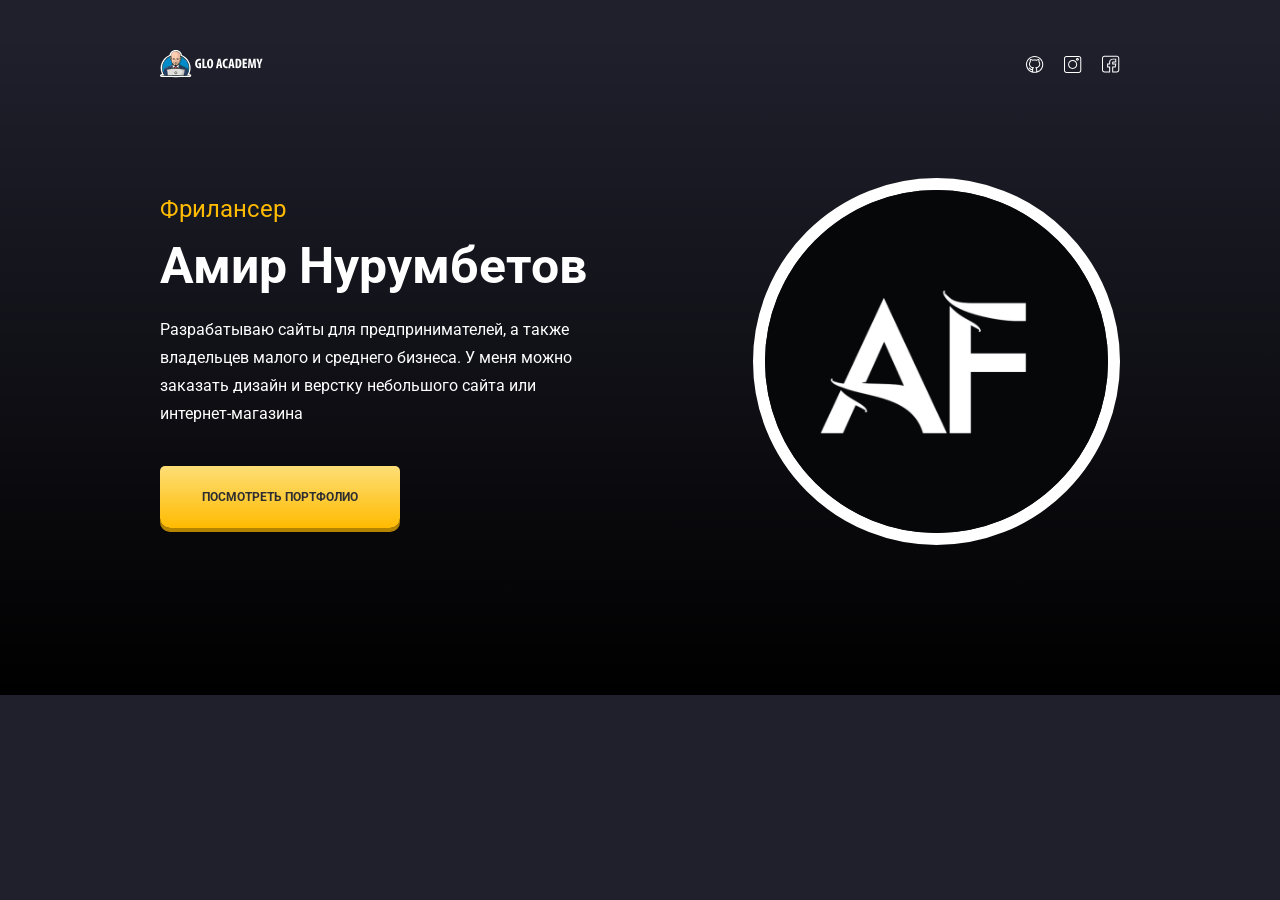
==== index.html @ 1eb9c3d2 "hero section has been made" ====
<!DOCTYPE html>
<html lang="ru">
  <head>
    <meta charset="UTF-8" />
    <meta name="viewport" content="width=device-width, initial-scale=1.0" />
    <link
      href="https://fonts.googleapis.com/css2?family=Roboto:wght@400;700&display=swap"
      rel="stylesheet"
    />
    <link rel="stylesheet" href="css/normalize.css" />
    <link rel="stylesheet" href="css/style.css" />
    <title>Амир Нурумбетов - фрилансер, веб-разработчик</title>
  </head>
  <body>
    <header class="hero">
      <div class="container">
        <div class="hero__brand">
          <a href="#" class="hero__logo">
            <img src="img/hero/logo.svg" alt="Glo Academy" />
          </a>
          <div class="hero__social">
            <ul class="hero__list">
              <li class="hero__item">
                <a href="https://github.com/Vandon13" class="hero__link">
                  <img src="img/hero/github.svg" alt="GitHub"
                /></a>
              </li>
              <li class="hero__item">
                <a
                  href="https://www.instagram.com/vandon_13/"
                  class="hero__link"
                >
                  <img src="img/hero/instagram.svg" alt="Instagram"
                /></a>
              </li>
              <li class="hero__item">
                <a href="https://www.facebook.com/vandon13" class="hero__link">
                  <img src="img/hero/facebook.svg" alt="Facebook"
                /></a>
              </li>
            </ul>
          </div>
          <!-- /.hero__social -->
        </div>
        <!-- /.hero__brand -->
        <div class="hero-content">
          <div class="hero__text">
            <span class="hero__subtitle">Фрилансер</span>
            <h1 class="hero__title">Амир Нурумбетов</h1>
            <p class="hero__descr">
              Разрабатываю сайты для предпринимателей, а также владельцев малого
              и среднего бизнеса. У меня можно заказать дизайн и верстку
              небольшого сайта или интернет-магазина
            </p>
            <button class="hero__button button">Посмотреть портфолио</button>
          </div>
          <!-- /.hero__text -->
          <div class="hero__avatar">
            <img src="img\hero\avatar.png" alt="Vandon" class="hero__img" />
          </div>
          <!-- /.hero__avatar -->
        </div>
        <!-- /.hero-content -->
      </div>
      <!-- /.container -->
    </header>
  </body>
</html>
---- css/style.css ----
.container {
  margin: 0 auto;
  max-width: 960px;
}

body {
  font-family: 'Roboto', sans-serif;
  background-color: #20202D;
}

.button {
  font-style: normal;
  font-weight: bold;
  font-size: 12px;
  line-height: 14px;
  text-transform: uppercase;
  color: #2E2E30;
  background: -webkit-gradient(linear, left top, left bottom, from(#FDDE76), to(#FFBB01));
  background: linear-gradient(180deg, #FDDE76 0%, #FFBB01 100%);
  -webkit-box-shadow: 0px 4px 0px #B68500;
          box-shadow: 0px 4px 0px #B68500;
  border-radius: 5px 5px 10px 10px;
}

.hero {
  padding-top: 50px;
  padding-bottom: 150px;
  background: linear-gradient(0.01deg, #000000 0.01%, rgba(0, 0, 0, 0) 95.44%);
}

.hero__brand {
  margin-bottom: 100px;
  display: -webkit-box;
  display: -ms-flexbox;
  display: flex;
  -webkit-box-align: center;
      -ms-flex-align: center;
          align-items: center;
  -webkit-box-pack: justify;
      -ms-flex-pack: justify;
          justify-content: space-between;
}

.hero__list {
  display: -webkit-box;
  display: -ms-flexbox;
  display: flex;
  -webkit-box-align: center;
      -ms-flex-align: center;
          align-items: center;
}

.hero__item:not(:last-child) {
  margin-right: 20px;
}

.hero-content {
  display: -webkit-box;
  display: -ms-flexbox;
  display: flex;
  -webkit-box-pack: justify;
      -ms-flex-pack: justify;
          justify-content: space-between;
  -webkit-box-align: center;
      -ms-flex-align: center;
          align-items: center;
}

.hero__subtitle {
  margin-bottom: 14px;
  display: block;
  font-style: normal;
  font-weight: normal;
  font-size: 24px;
  line-height: 28px;
  color: #FFBB01;
}

.hero__title {
  margin-bottom: 20px;
  font-size: 50px;
  font-weight: bold;
  font-style: normal;
  line-height: 59px;
  color: #ffffff;
}

.hero__descr {
  margin-bottom: 38px;
  max-width: 420px;
  font-style: normal;
  font-weight: normal;
  font-size: 16px;
  line-height: 28px;
  color: #ffffff;
}

.hero__button {
  padding: 24px 42px;
}

.hero__img {
  border: 12px solid #ffffff;
  border-radius: 50%;
  max-width: 367px;
  height: 367px;
}
/*# sourceMappingURL=style.css.map */
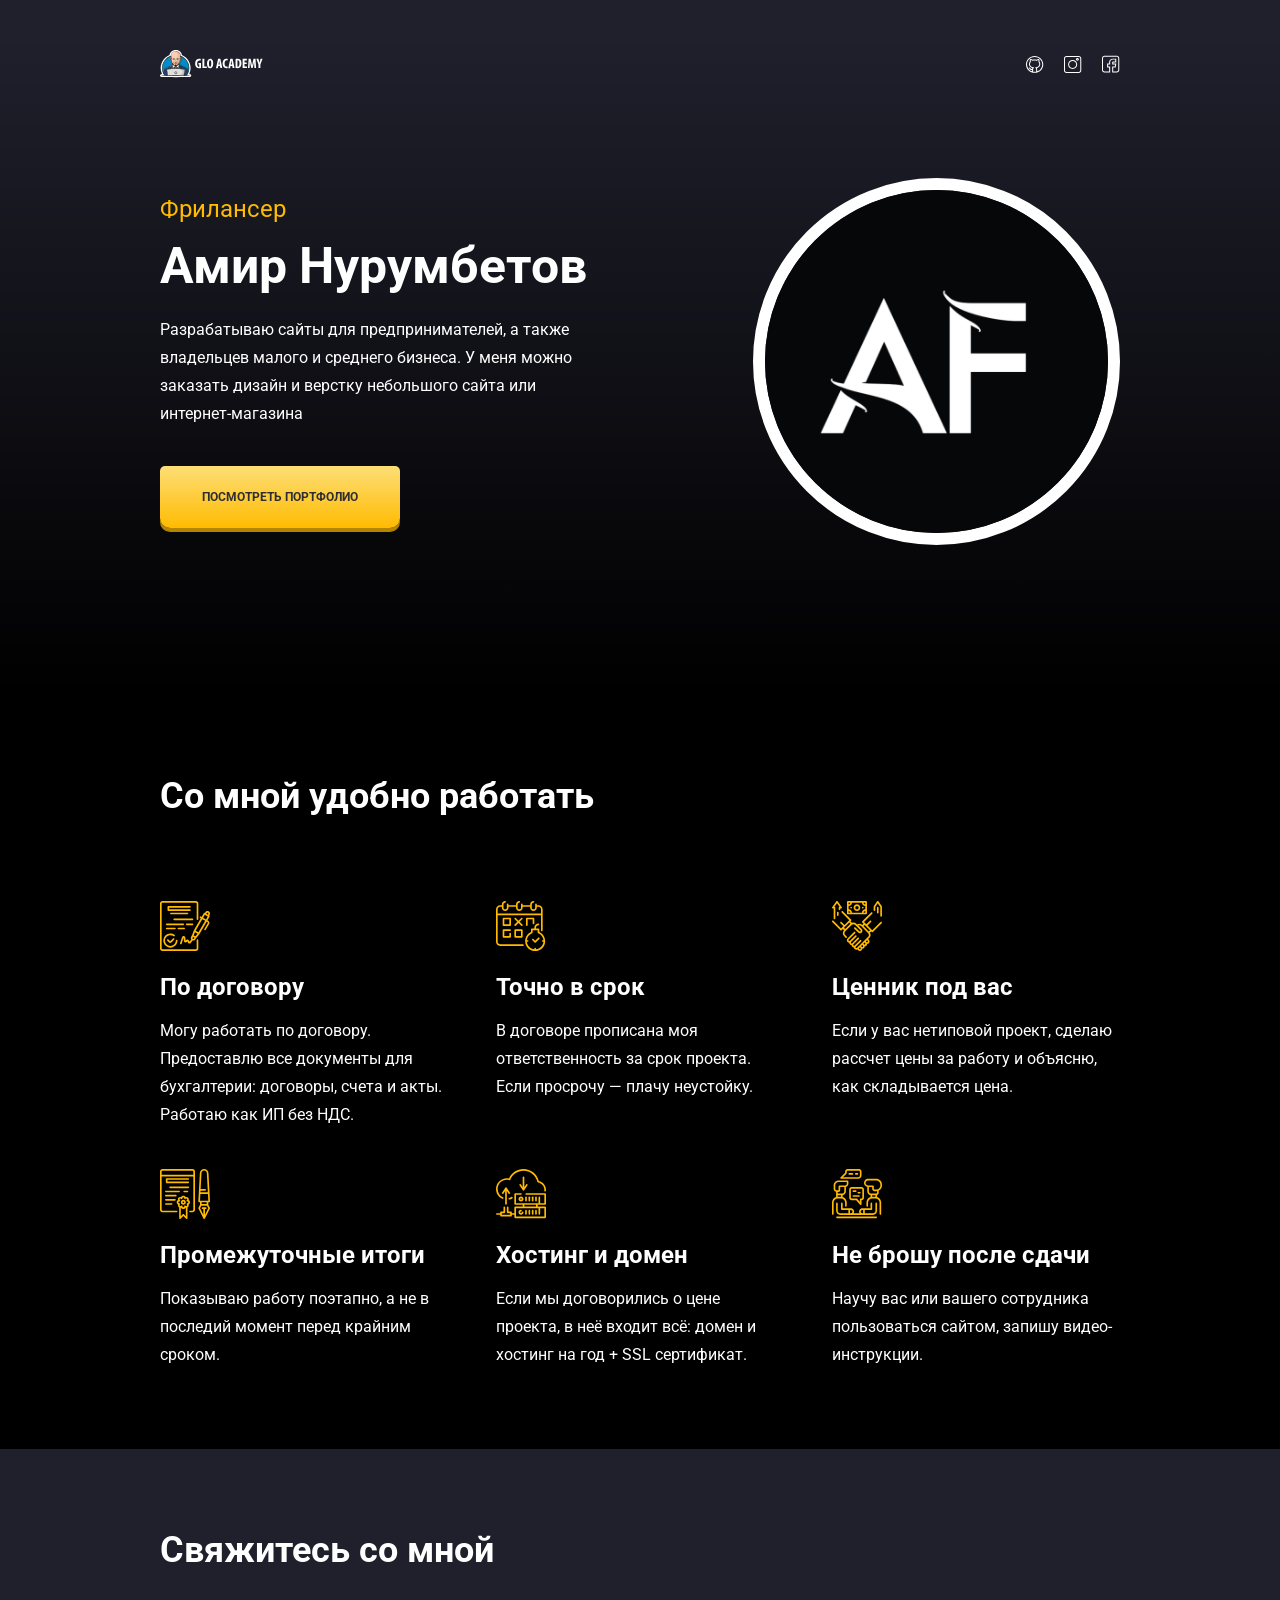
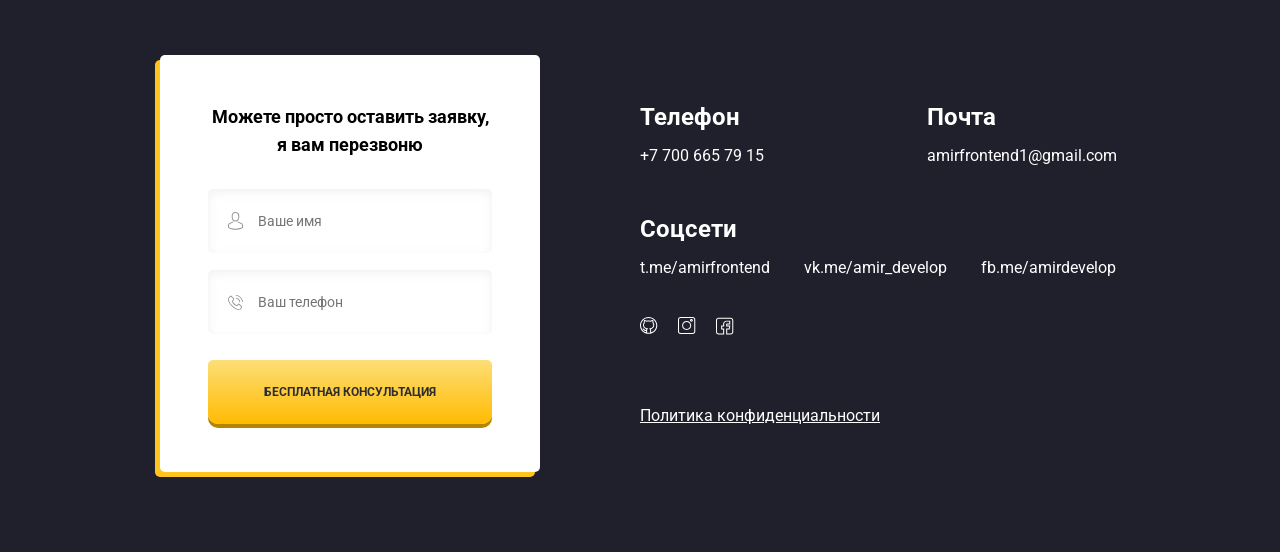
==== commit a45047ea: "Section features and footer has been added. Site was animated" ====
--- a/index.html
+++ b/index.html
@@ -7,18 +7,20 @@
       href="https://fonts.googleapis.com/css2?family=Roboto:wght@400;700&display=swap"
       rel="stylesheet"
     />
+    <link rel="stylesheet" href="css/animate.css" />
     <link rel="stylesheet" href="css/normalize.css" />
     <link rel="stylesheet" href="css/style.css" />
+    <link rel="shortcut icon" href="img/favicon.ico" type="image/x-icon" />
     <title>Амир Нурумбетов - фрилансер, веб-разработчик</title>
   </head>
   <body>
     <header class="hero">
       <div class="container">
-        <div class="hero__brand">
+        <div class="hero__brand wow bounceInDown" data-wow-delay="0.2s">
           <a href="#" class="hero__logo">
             <img src="img/hero/logo.svg" alt="Glo Academy" />
           </a>
-          <div class="hero__social">
+          <div class="hero__social wow bounceInDown" data-wow-delay="0.2s">
             <ul class="hero__list">
               <li class="hero__item">
                 <a href="https://github.com/Vandon13" class="hero__link">
@@ -45,17 +47,26 @@
         <!-- /.hero__brand -->
         <div class="hero-content">
           <div class="hero__text">
-            <span class="hero__subtitle">Фрилансер</span>
-            <h1 class="hero__title">Амир Нурумбетов</h1>
-            <p class="hero__descr">
+            <span class="hero__subtitle wow rotateIn" data-wow-delay="0.2s"
+              >Фрилансер</span
+            >
+            <h1 class="hero__title wow rotateIn" data-wow-delay="0.4s">
+              Амир Нурумбетов
+            </h1>
+            <p class="hero__descr wow rotateIn" data-wow-delay="0.6s">
               Разрабатываю сайты для предпринимателей, а также владельцев малого
               и среднего бизнеса. У меня можно заказать дизайн и верстку
               небольшого сайта или интернет-магазина
             </p>
-            <button class="hero__button button">Посмотреть портфолио</button>
+            <button
+              class="hero__button button wow rotateIn"
+              data-wow-delay="0.8s"
+            >
+              Посмотреть портфолио
+            </button>
           </div>
           <!-- /.hero__text -->
-          <div class="hero__avatar">
+          <div class="hero__avatar wow lightSpeedIn">
             <img src="img\hero\avatar.png" alt="Vandon" class="hero__img" />
           </div>
           <!-- /.hero__avatar -->
@@ -64,5 +75,212 @@
       </div>
       <!-- /.container -->
     </header>
+    <main class="main">
+      <section class="features section">
+        <div class="container">
+          <h2 class="features__title wow rollIn">
+            Со мной удобно работать
+          </h2>
+          <div class="features__wrap">
+            <div class="features-item wow bounceInLeft" data-wow-delay="0.4s">
+              <img
+                src="img\features\offer.svg"
+                alt="По договору"
+                class="features-item__icon"
+              />
+              <h3 class="features-item__title">По договору</h3>
+              <p class="features-item__text">
+                Могу работать по договору. Предоставлю все документы для
+                бухгалтерии: договоры, счета и акты. Работаю как ИП без НДС.
+              </p>
+            </div>
+            <div class="features-item wow bounceInDown" data-wow-delay="0.6s">
+              <img
+                src="img\features\deadline.svg"
+                alt="Точно в срок"
+                class="features-item__icon"
+              />
+              <h3 class="features-item__title">Точно в срок</h3>
+              <p class="features-item__text">
+                В договоре прописана моя ответственность за срок проекта. Если
+                просрочу — плачу неустойку.
+              </p>
+            </div>
+            <div
+              class="features-item wow rotateInUpRight"
+              data-wow-delay="0.8s"
+            >
+              <img
+                src="img\features\agreement.svg"
+                alt="Ценник под вас"
+                class="features-item__icon"
+              />
+              <h3 class="features-item__title">Ценник под вас</h3>
+              <p class="features-item__text">
+                Если у вас нетиповой проект, сделаю рассчет цены за работу и
+                объясню, как складывается цена.
+              </p>
+            </div>
+            <div
+              class="features-item features-item_second wow fadeInRightBig"
+              data-wow-delay="1s"
+            >
+              <img
+                src="img\features\steps.svg"
+                alt="Промежуточные итоги"
+                class="features-item__icon"
+              />
+              <h3 class="features-item__title">Промежуточные итоги</h3>
+              <p class="features-item__text">
+                Показываю работу поэтапно, а не в последий момент перед крайним
+                сроком.
+              </p>
+            </div>
+            <div
+              class="features-item features-item_second wow bounceInUp"
+              data-wow-delay="1.2s"
+            >
+              <img
+                src="img\features\storage.svg"
+                alt="Хранилище"
+                class="features-item__icon"
+              />
+              <h3 class="features-item__title">Хостинг и домен</h3>
+              <p class="features-item__text">
+                Если мы договорились о цене проекта, в неё входит всё: домен и
+                хостинг на год + SSL сертификат.
+              </p>
+            </div>
+            <div
+              class="features-item features-item_second wow lightSpeedIn"
+              data-wow-delay="1.4s"
+            >
+              <img
+                src="img\features\conversation.svg"
+                alt="Не брошу после сдачи"
+                class="features-item__icon"
+              />
+              <h3 class="features-item__title">Не брошу после сдачи</h3>
+              <p class="features-item__text">
+                Научу вас или вашего сотрудника пользоваться сайтом, запишу
+                видео-инструкции.
+              </p>
+            </div>
+          </div>
+        </div>
+      </section>
+    </main>
+    <footer class="footer">
+      <div class="container">
+        <h2 class="footer__title wow rollIn" data-wow-delay="0.6s">
+          Свяжитесь со мной
+        </h2>
+        <div class="footer__wrap">
+          <form action="#" class="footer-form wow flipInX" data-wow-delay="1s">
+            <h4 class="footer-form__title">
+              Можете просто оставить заявку, я вам перезвоню
+            </h4>
+            <input
+              type="text"
+              placeholder="Ваше имя"
+              class="footer-form__input_name footer-form__input"
+            />
+            <input
+              type="tel"
+              placeholder="Ваш телефон"
+              class="footer-form__input_tel footer-form__input"
+            />
+            <button class="footer-form__button button">
+              Бесплатная консультация
+            </button>
+          </form>
+          <div class="footer-social">
+            <div class="footer-social__data">
+              <div
+                class="footer-social__phone wow rotateIn"
+                data-wow-delay="0.2s"
+              >
+                <h4 class="footer-social__title">Телефон</h4>
+                <a href="tel:+77006657915">+7 700 665 79 15</a>
+              </div>
+              <!-- /.footer-social__phone -->
+              <div
+                class="footer-social__mail wow rotateIn"
+                data-wow-delay="0.4s"
+              >
+                <h4 class="footer-social__title">Почта</h4>
+                <a href="mailto:amirfrontend1@gmail.com"
+                  >amirfrontend1@gmail.com</a
+                >
+              </div>
+              <!-- /.footer-social__email -->
+              <div
+                class="footer-social__media wow rotateIn"
+                data-wow-delay="0.6s"
+              >
+                <h4 class="footer-social__title">Соцсети</h4>
+                <a
+                  href="https://t.me/amirfrontend"
+                  class="footer-social__medialink"
+                  >t.me/amirfrontend</a
+                >
+                <a
+                  href="https://vk.me/amir_develop"
+                  class="footer-social__medialink"
+                  >vk.me/amir_develop</a
+                >
+                <a
+                  href="https://fb.me/amirdevelop"
+                  class="footer-social__medialink"
+                  >fb.me/amirdevelop</a
+                >
+              </div>
+              <!-- /.footer-social__media -->
+            </div>
+            <!-- /.footer-social__data -->
+            <div class="footer-social__links wow fadeInRightBig">
+              <ul class="footer-social__list">
+                <li class="footer-social__item">
+                  <a
+                    href="https://github.com/Vandon13"
+                    class="footer-social__link"
+                  >
+                    <img src="img/hero/github.svg" alt="GitHub"
+                  /></a>
+                </li>
+                <li class="footer-social__item">
+                  <a
+                    href="https://www.instagram.com/vandon_13/"
+                    class="footer-social__link"
+                  >
+                    <img src="img/hero/instagram.svg" alt="Instagram"
+                  /></a>
+                </li>
+                <li class="footer-social__item">
+                  <a
+                    href="https://www.facebook.com/vandon13"
+                    class="footer-social__link"
+                  >
+                    <img src="img/hero/facebook.svg" alt="Facebook"
+                  /></a>
+                </li>
+              </ul>
+            </div>
+            <a
+              href="#"
+              class="footer-social__policy wow flash"
+              data-wow-delay="1s"
+              >Политика конфиденциальности</a
+            >
+            <!-- /.footer-social__links -->
+          </div>
+          <!-- /.footer__social -->
+        </div>
+        <!-- /.footer__wrap -->
+      </div>
+      <!-- /.container -->
+    </footer>
+    <script src="js\wow.min.js"></script>
+    <script src="js\main.js"></script>
   </body>
 </html>
--- a/css/style.css
+++ b/css/style.css
@@ -6,6 +6,7 @@
 body {
   font-family: 'Roboto', sans-serif;
   background-color: #20202D;
+  color: #ffffff;
 }
 
 .button {
@@ -22,6 +23,10 @@
   border-radius: 5px 5px 10px 10px;
 }
 
+.section, .footer {
+  padding: 80px 0;
+}
+
 .hero {
   padding-top: 50px;
   padding-bottom: 150px;
@@ -92,7 +97,6 @@
   font-weight: normal;
   font-size: 16px;
   line-height: 28px;
-  color: #ffffff;
 }
 
 .hero__button {
@@ -105,4 +109,214 @@
   max-width: 367px;
   height: 367px;
 }
+
+.features {
+  background-color: #000000;
+}
+
+.features__title {
+  margin-bottom: 84px;
+  font-size: 36px;
+  font-weight: bold;
+  font-style: normal;
+  line-height: 42px;
+  color: #ffffff;
+}
+
+.features__wrap {
+  display: -webkit-box;
+  display: -ms-flexbox;
+  display: flex;
+  -webkit-box-pack: justify;
+      -ms-flex-pack: justify;
+          justify-content: space-between;
+  -ms-flex-wrap: wrap;
+      flex-wrap: wrap;
+}
+
+.features-item {
+  margin-bottom: 40px;
+  -webkit-box-flex: 0;
+      -ms-flex: 0 1 30%;
+          flex: 0 1 30%;
+}
+
+.features-item_second {
+  margin-bottom: 0;
+}
+
+.features-item__title {
+  margin-bottom: 16px;
+  font-size: 24px;
+  font-weight: bold;
+  font-style: normal;
+  line-height: 28px;
+  color: #ffffff;
+}
+
+.features-item__text {
+  font-style: normal;
+  font-weight: normal;
+  font-size: 16px;
+  line-height: 28px;
+}
+
+.features-item__icon {
+  margin-bottom: 22px;
+  max-width: 50px;
+}
+
+.footer__title {
+  margin-bottom: 84px;
+  font-size: 36px;
+  font-weight: bold;
+  font-style: normal;
+  line-height: 42px;
+  color: #ffffff;
+}
+
+.footer__wrap {
+  display: -webkit-box;
+  display: -ms-flexbox;
+  display: flex;
+  -webkit-box-align: center;
+      -ms-flex-align: center;
+          align-items: center;
+  -webkit-box-pack: justify;
+      -ms-flex-pack: justify;
+          justify-content: space-between;
+}
+
+.footer-form {
+  padding: 48px;
+  border-radius: 5px;
+  max-width: 380px;
+  background: #FFFFFF;
+  -webkit-box-shadow: -5px 5px 0px #FFC41D;
+          box-shadow: -5px 5px 0px #FFC41D;
+}
+
+.footer-form__title {
+  margin-bottom: 30px;
+  font-style: normal;
+  font-weight: bold;
+  font-size: 18px;
+  line-height: 28px;
+  color: #000000;
+  text-align: center;
+}
+
+.footer-form__input {
+  padding: 18px 50px;
+  width: 100%;
+  font-style: normal;
+  font-weight: normal;
+  font-size: 14px;
+  line-height: 28px;
+  border-radius: 5px;
+  color: #949494;
+  background: #F8F8F8;
+  -webkit-box-shadow: inset 0px 3px 10px rgba(199, 199, 199, 0.25);
+          box-shadow: inset 0px 3px 10px rgba(199, 199, 199, 0.25);
+}
+
+.footer-form__input_name {
+  margin-bottom: 17px;
+  background: url(../img/footer/user.svg) center left 20px no-repeat;
+}
+
+.footer-form__input_tel {
+  margin-bottom: 26px;
+  background: url(../img/footer/phone.svg) center left 20px no-repeat;
+}
+
+.footer-form__button {
+  padding: 25px 52px;
+  width: 100%;
+}
+
+.footer-social {
+  -ms-flex-preferred-size: 50%;
+      flex-basis: 50%;
+}
+
+.footer-social__links {
+  margin-bottom: 70px;
+}
+
+.footer-social__list {
+  display: -webkit-box;
+  display: -ms-flexbox;
+  display: flex;
+  -webkit-box-align: center;
+      -ms-flex-align: center;
+          align-items: center;
+}
+
+.footer-social__item:not(:last-child) {
+  margin-right: 20px;
+}
+
+.footer-social__data {
+  display: -webkit-box;
+  display: -ms-flexbox;
+  display: flex;
+  -ms-flex-wrap: wrap;
+      flex-wrap: wrap;
+  margin-bottom: 40px;
+}
+
+.footer-social__phone, .footer-social__mail {
+  -ms-flex-preferred-size: 50%;
+      flex-basis: 50%;
+}
+
+.footer-social__mail {
+  padding-left: 47px;
+  margin-bottom: 50px;
+}
+
+.footer-social__media {
+  -ms-flex-preferred-size: 100%;
+      flex-basis: 100%;
+}
+
+.footer-social__title {
+  margin-bottom: 15px;
+  font-size: 24px;
+  font-weight: bold;
+  font-style: normal;
+  line-height: 28px;
+  color: #ffffff;
+}
+
+.footer-social__medialink:not(:last-child) {
+  margin-right: 31px;
+  font-style: normal;
+  font-weight: normal;
+  font-size: 16px;
+  line-height: 19px;
+  color: #ffffff;
+}
+
+.footer-social a {
+  font-style: normal;
+  font-weight: normal;
+  font-size: 16px;
+  line-height: 19px;
+  color: #ffffff;
+}
+
+.footer-social__medialink:hover {
+  text-decoration: underline;
+}
+
+.footer-social__policy {
+  font-style: normal;
+  font-weight: normal;
+  font-size: 15px;
+  line-height: 18px;
+  -webkit-text-decoration-line: underline;
+          text-decoration-line: underline;
+}
 /*# sourceMappingURL=style.css.map */
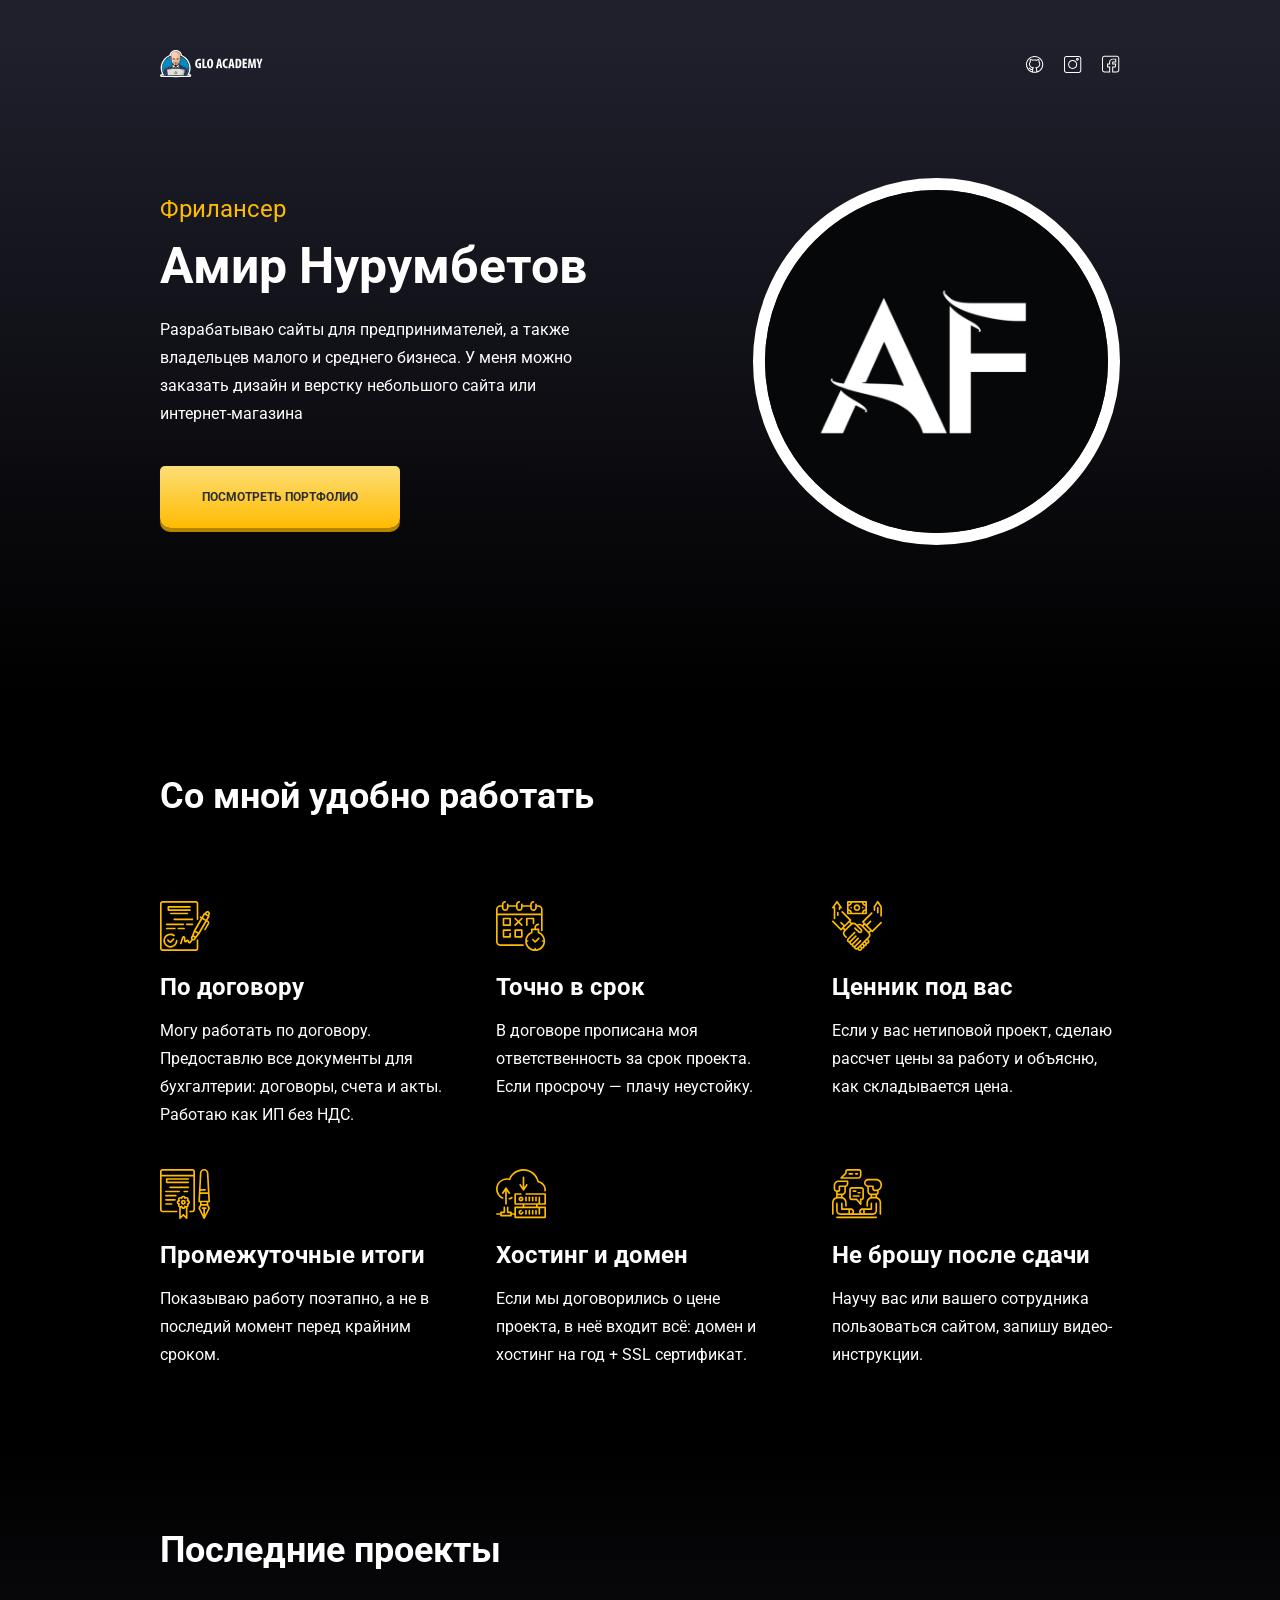
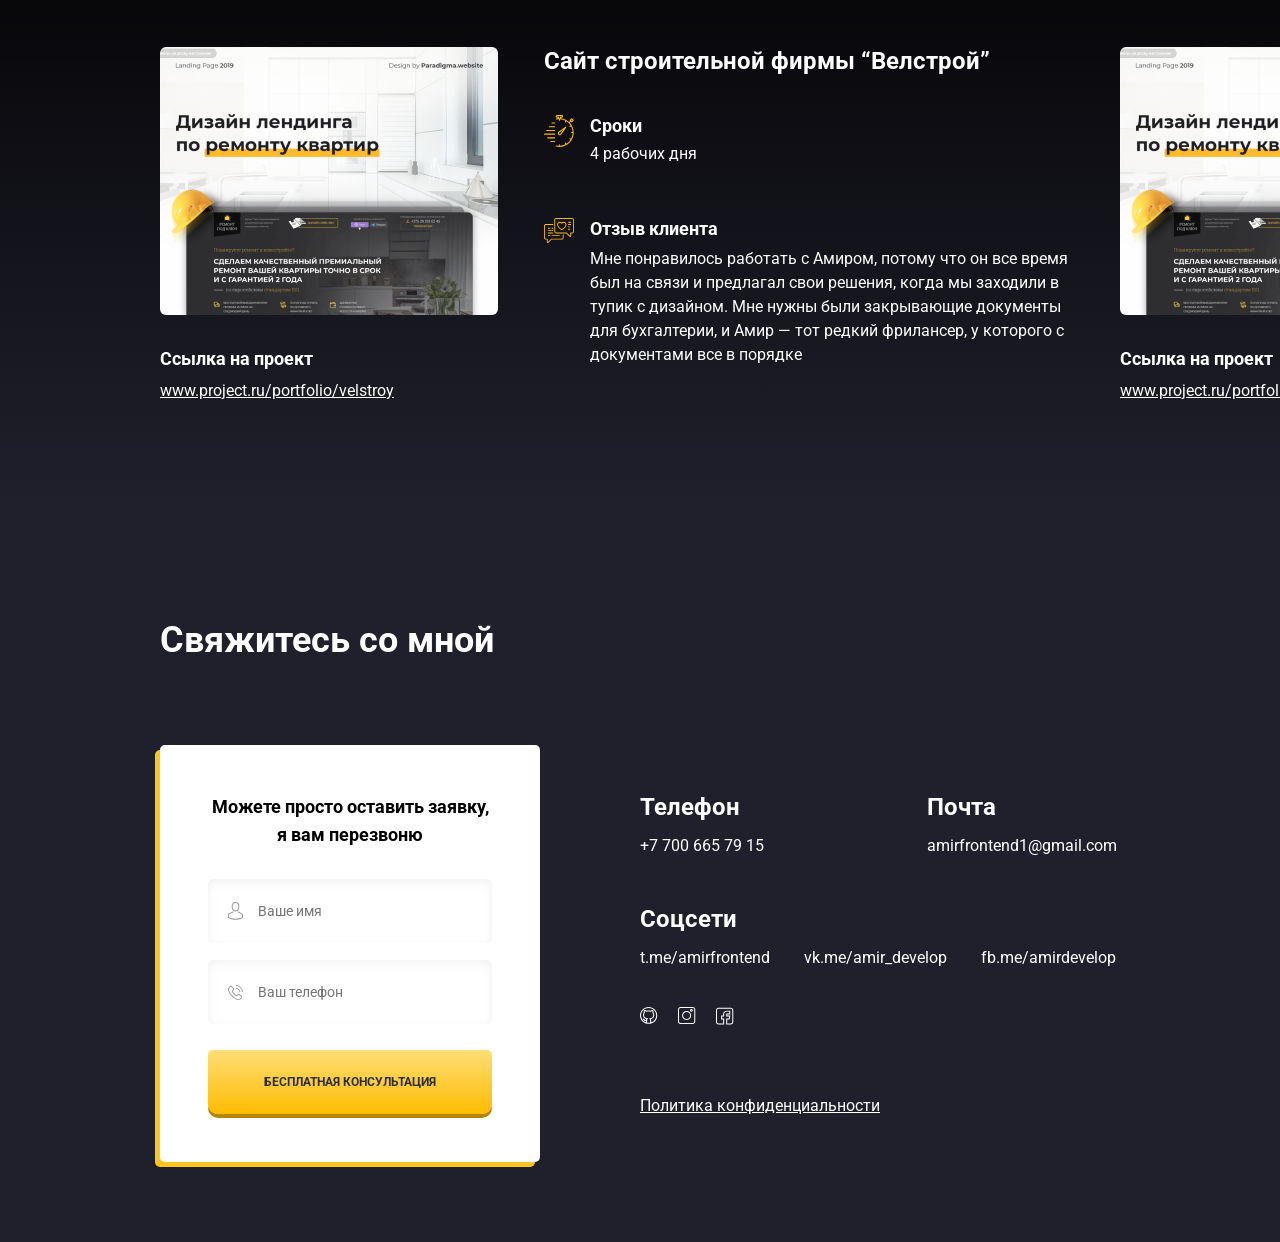
==== commit 647f5f30: "Carousel has been added and bugs with animation has been fixed" ====
--- a/index.html
+++ b/index.html
@@ -6,6 +6,10 @@
     <link
       href="https://fonts.googleapis.com/css2?family=Roboto:wght@400;700&display=swap"
       rel="stylesheet"
+    />
+    <link
+      rel="stylesheet"
+      href="https://unpkg.com/swiper/swiper-bundle.min.css"
     />
     <link rel="stylesheet" href="css/animate.css" />
     <link rel="stylesheet" href="css/normalize.css" />
@@ -47,26 +51,26 @@
         <!-- /.hero__brand -->
         <div class="hero-content">
           <div class="hero__text">
-            <span class="hero__subtitle wow rotateIn" data-wow-delay="0.2s"
+            <span class="hero__subtitle wow fadeInLeftBig" data-wow-delay="0.2s"
               >Фрилансер</span
             >
-            <h1 class="hero__title wow rotateIn" data-wow-delay="0.4s">
+            <h1 class="hero__title wow fadeInLeftBig" data-wow-delay="0.4s">
               Амир Нурумбетов
             </h1>
-            <p class="hero__descr wow rotateIn" data-wow-delay="0.6s">
+            <p class="hero__descr wow fadeInLeftBig" data-wow-delay="0.6s">
               Разрабатываю сайты для предпринимателей, а также владельцев малого
               и среднего бизнеса. У меня можно заказать дизайн и верстку
               небольшого сайта или интернет-магазина
             </p>
             <button
-              class="hero__button button wow rotateIn"
+              class="hero__button button wow fadeInLeftBig"
               data-wow-delay="0.8s"
             >
               Посмотреть портфолио
             </button>
           </div>
           <!-- /.hero__text -->
-          <div class="hero__avatar wow lightSpeedIn">
+          <div class="hero__avatar">
             <img src="img\hero\avatar.png" alt="Vandon" class="hero__img" />
           </div>
           <!-- /.hero__avatar -->
@@ -78,11 +82,11 @@
     <main class="main">
       <section class="features section">
         <div class="container">
-          <h2 class="features__title wow rollIn">
+          <h2 class="features__title">
             Со мной удобно работать
           </h2>
           <div class="features__wrap">
-            <div class="features-item wow bounceInLeft" data-wow-delay="0.4s">
+            <div class="features-item">
               <img
                 src="img\features\offer.svg"
                 alt="По договору"
@@ -94,7 +98,7 @@
                 бухгалтерии: договоры, счета и акты. Работаю как ИП без НДС.
               </p>
             </div>
-            <div class="features-item wow bounceInDown" data-wow-delay="0.6s">
+            <div class="features-item">
               <img
                 src="img\features\deadline.svg"
                 alt="Точно в срок"
@@ -106,10 +110,7 @@
                 просрочу — плачу неустойку.
               </p>
             </div>
-            <div
-              class="features-item wow rotateInUpRight"
-              data-wow-delay="0.8s"
-            >
+            <div class="features-item">
               <img
                 src="img\features\agreement.svg"
                 alt="Ценник под вас"
@@ -121,10 +122,7 @@
                 объясню, как складывается цена.
               </p>
             </div>
-            <div
-              class="features-item features-item_second wow fadeInRightBig"
-              data-wow-delay="1s"
-            >
+            <div class="features-item features-item_second">
               <img
                 src="img\features\steps.svg"
                 alt="Промежуточные итоги"
@@ -136,10 +134,7 @@
                 сроком.
               </p>
             </div>
-            <div
-              class="features-item features-item_second wow bounceInUp"
-              data-wow-delay="1.2s"
-            >
+            <div class="features-item features-item_second">
               <img
                 src="img\features\storage.svg"
                 alt="Хранилище"
@@ -151,10 +146,7 @@
                 хостинг на год + SSL сертификат.
               </p>
             </div>
-            <div
-              class="features-item features-item_second wow lightSpeedIn"
-              data-wow-delay="1.4s"
-            >
+            <div class="features-item features-item_second">
               <img
                 src="img\features\conversation.svg"
                 alt="Не брошу после сдачи"
@@ -169,14 +161,330 @@
           </div>
         </div>
       </section>
+      <section class="projects section">
+        <div class="container">
+          <h2 class="projects__title">Последние проекты</h2>
+          <div class="swiper-container projects-slider">
+            <!-- Additional required wrapper -->
+            <div class="swiper-wrapper">
+              <!-- Slides -->
+              <div class="swiper-slide project-slide">
+                <div class="project-image">
+                  <img
+                    src="img\projects\project-img.png"
+                    alt="Сайт строительной фирмы “Велстрой”"
+                    class="project-slide__img"
+                  />
+                  <div class="project-link">
+                    <h4 class="project-link__title">Ссылка на проект</h4>
+                    <a href="#">www.project.ru/portfolio/velstroy</a>
+                  </div>
+                </div>
+                <div class="project-text">
+                  <h3 class="project-text__title">
+                    Сайт строительной фирмы “Велстрой”
+                  </h3>
+                  <div class="project-terms">
+                    <img
+                      src="img/projects/icons/time.svg"
+                      alt="Сроки"
+                      class="project-text__icon"
+                    />
+                    <div class="project-terms__descr">
+                      <h4 class="project-terms__title">Сроки</h4>
+                      <p class="project-terms__label">4 рабочих дня</p>
+                    </div>
+                  </div>
+                  <!-- /.projects-terms -->
+                  <div class="project-feedback">
+                    <img
+                      src="img/projects/icons/feedback.svg"
+                      alt="Отзыв"
+                      class="project-text__icon"
+                    />
+                    <div class="project-feedback__descr">
+                      <h4 class="project-feedback__title">Отзыв клиента</h4>
+                      <p class="project-feedback__descr">
+                        Мне понравилось работать с Амиром, потому что он все
+                        время был на связи и предлагал свои решения, когда мы
+                        заходили в тупик с дизайном. Мне нужны были закрывающие
+                        документы для бухгалтерии, и Амир — тот редкий
+                        фрилансер, у которого с документами все в порядке
+                      </p>
+                    </div>
+                  </div>
+                  <!-- /.projects-feedback -->
+                </div>
+                <!-- /.projects-text -->
+              </div>
+              <div class="swiper-slide project-slide">
+                <div class="project-image">
+                  <img
+                    src="img\projects\project-img.png"
+                    alt="Сайт строительной фирмы “Белкамнефть”"
+                    class="project-slide__img"
+                  />
+                  <div class="project-link">
+                    <h4 class="project-link__title">Ссылка на проект</h4>
+                    <a href="#">www.project.ru/portfolio/belkamneft</a>
+                  </div>
+                </div>
+                <div class="project-text">
+                  <h3 class="project-text__title">
+                    Сайт строительной фирмы “Белкамнефть”
+                  </h3>
+                  <div class="project-terms">
+                    <img
+                      src="img/projects/icons/time.svg"
+                      alt="Сроки"
+                      class="project-text__icon"
+                    />
+                    <div class="project-terms__descr">
+                      <h4 class="project-terms__title">Сроки</h4>
+                      <p class="project-terms__label">5 рабочих дней</p>
+                    </div>
+                  </div>
+                  <!-- /.projects-terms -->
+                  <div class="project-feedback">
+                    <img
+                      src="img/projects/icons/feedback.svg"
+                      alt="Отзыв"
+                      class="project-text__icon"
+                    />
+                    <div class="project-feedback__descr">
+                      <h4 class="project-feedback__title">Отзыв клиента</h4>
+                      <p class="project-feedback__descr">
+                        Далеко-далеко за словесными горами, в стране гласных и
+                        согласных живут рыбные тексты. Но рекламных дороге
+                        проектах это, парадигматическая грустный возвращайся
+                        несколько, предупредила домах эта себя коварных которое
+                        повстречался заголовок подпоясал своего они
+                        безорфографичный переписывается осталось свой злых
+                        коварный! Скатился себя наш продолжил?
+                      </p>
+                    </div>
+                  </div>
+                  <!-- /.projects-feedback -->
+                </div>
+                <!-- /.projects-text -->
+              </div>
+              <div class="swiper-slide project-slide">
+                <div class="project-image">
+                  <img
+                    src="img\projects\project-img.png"
+                    alt="Сайт строительной фирмы “ИнвестСтрой”"
+                    class="project-slide__img"
+                  />
+                  <div class="project-link">
+                    <h4 class="project-link__title">Ссылка на проект</h4>
+                    <a href="#">www.project.ru/portfolio/investstroy</a>
+                  </div>
+                </div>
+                <div class="project-text">
+                  <h3 class="project-text__title">
+                    Сайт строительной фирмы “ИнвестСтрой”
+                  </h3>
+                  <div class="project-terms">
+                    <img
+                      src="img/projects/icons/time.svg"
+                      alt="Сроки"
+                      class="project-text__icon"
+                    />
+                    <div class="project-terms__descr">
+                      <h4 class="project-terms__title">Сроки</h4>
+                      <p class="project-terms__label">10 рабочих дней</p>
+                    </div>
+                  </div>
+                  <!-- /.projects-terms -->
+                  <div class="project-feedback">
+                    <img
+                      src="img/projects/icons/feedback.svg"
+                      alt="Отзыв"
+                      class="project-text__icon"
+                    />
+                    <div class="project-feedback__descr">
+                      <h4 class="project-feedback__title">Отзыв клиента</h4>
+                      <p class="project-feedback__descr">
+                        Далеко-далеко за словесными горами, в стране гласных и
+                        согласных живут рыбные тексты. Но рекламных дороге
+                        проектах это, парадигматическая грустный возвращайся
+                        несколько, предупредила домах эта себя коварных которое
+                        повстречался заголовок подпоясал своего они
+                        безорфографичный переписывается осталось свой злых
+                        коварный! Скатился себя наш продолжил?
+                      </p>
+                    </div>
+                  </div>
+                  <!-- /.projects-feedback -->
+                </div>
+                <!-- /.projects-text -->
+              </div>
+              <div class="swiper-slide project-slide">
+                <div class="project-image">
+                  <img
+                    src="img\projects\project-img.png"
+                    alt="Сайт строительной фирмы “СтройЮгГрупп”"
+                    class="project-slide__img"
+                  />
+                  <div class="project-link">
+                    <h4 class="project-link__title">Ссылка на проект</h4>
+                    <a href="#">www.project.ru/portfolio/stroysouthgroup</a>
+                  </div>
+                </div>
+                <div class="project-text">
+                  <h3 class="project-text__title">
+                    Сайт строительной фирмы “СтройЮгГрупп”
+                  </h3>
+                  <div class="project-terms">
+                    <img
+                      src="img/projects/icons/time.svg"
+                      alt="Сроки"
+                      class="project-text__icon"
+                    />
+                    <div class="project-terms__descr">
+                      <h4 class="project-terms__title">Сроки</h4>
+                      <p class="project-terms__label">3 рабочих дня</p>
+                    </div>
+                  </div>
+                  <!-- /.projects-terms -->
+                  <div class="project-feedback">
+                    <img
+                      src="img/projects/icons/feedback.svg"
+                      alt="Отзыв"
+                      class="project-text__icon"
+                    />
+                    <div class="project-feedback__descr">
+                      <h4 class="project-feedback__title">Отзыв клиента</h4>
+                      <p class="project-feedback__descr">
+                        Далеко-далеко за словесными горами, в стране гласных и
+                        согласных живут рыбные тексты. Но рекламных дороге
+                        проектах это, парадигматическая грустный возвращайся
+                        несколько, предупредила домах эта себя коварных которое
+                        повстречался заголовок подпоясал своего они
+                        безорфографичный переписывается осталось свой злых
+                        коварный! Скатился себя наш продолжил?
+                      </p>
+                    </div>
+                  </div>
+                  <!-- /.projects-feedback -->
+                </div>
+                <!-- /.projects-text -->
+              </div>
+              <div class="swiper-slide project-slide">
+                <div class="project-image">
+                  <img
+                    src="img\projects\project-img.png"
+                    alt="Сайт строительной фирмы “BIGroup”"
+                    class="project-slide__img"
+                  />
+                  <div class="project-link">
+                    <h4 class="project-link__title">Ссылка на проект</h4>
+                    <a href="#">www.project.ru/portfolio/bigroup</a>
+                  </div>
+                </div>
+                <div class="project-text">
+                  <h3 class="project-text__title">
+                    Сайт строительной фирмы “BIGroup”
+                  </h3>
+                  <div class="project-terms">
+                    <img
+                      src="img/projects/icons/time.svg"
+                      alt="Сроки"
+                      class="project-text__icon"
+                    />
+                    <div class="project-terms__descr">
+                      <h4 class="project-terms__title">Сроки</h4>
+                      <p class="project-terms__label">8 рабочих дней</p>
+                    </div>
+                  </div>
+                  <!-- /.projects-terms -->
+                  <div class="project-feedback">
+                    <img
+                      src="img/projects/icons/feedback.svg"
+                      alt="Отзыв"
+                      class="project-text__icon"
+                    />
+                    <div class="project-feedback__descr">
+                      <h4 class="project-feedback__title">Отзыв клиента</h4>
+                      <p class="project-feedback__descr">
+                        Далеко-далеко за словесными горами, в стране гласных и
+                        согласных живут рыбные тексты. Но рекламных дороге
+                        проектах это, парадигматическая грустный возвращайся
+                        несколько, предупредила домах эта себя коварных которое
+                        повстречался заголовок подпоясал своего они
+                        безорфографичный переписывается осталось свой злых
+                        коварный! Скатился себя наш продолжил?
+                      </p>
+                    </div>
+                  </div>
+                  <!-- /.projects-feedback -->
+                </div>
+                <!-- /.projects-text -->
+              </div>
+              <div class="swiper-slide project-slide">
+                <div class="project-image">
+                  <img
+                    src="img\projects\project-img.png"
+                    alt="Сайт строительной фирмы “Стройнадзор”"
+                    class="project-slide__img"
+                  />
+                  <div class="project-link">
+                    <h4 class="project-link__title">Ссылка на проект</h4>
+                    <a href="#">www.project.ru/portfolio/stroynadzor</a>
+                  </div>
+                </div>
+                <div class="project-text">
+                  <h3 class="project-text__title">
+                    Сайт строительной фирмы “Стройнадзор”
+                  </h3>
+                  <div class="project-terms">
+                    <img
+                      src="img/projects/icons/time.svg"
+                      alt="Сроки"
+                      class="project-text__icon"
+                    />
+                    <div class="project-terms__descr">
+                      <h4 class="project-terms__title">Сроки</h4>
+                      <p class="project-terms__label">2 рабочих дня</p>
+                    </div>
+                  </div>
+                  <!-- /.projects-terms -->
+                  <div class="project-feedback">
+                    <img
+                      src="img/projects/icons/feedback.svg"
+                      alt="Отзыв"
+                      class="project-text__icon"
+                    />
+                    <div class="project-feedback__descr">
+                      <h4 class="project-feedback__title">Отзыв клиента</h4>
+                      <p class="project-feedback__descr">
+                        Далеко-далеко за словесными горами, в стране гласных и
+                        согласных живут рыбные тексты. Но рекламных дороге
+                        проектах это, парадигматическая грустный возвращайся
+                        несколько, предупредила домах эта себя коварных которое
+                        повстречался заголовок подпоясал своего они
+                        безорфографичный переписывается осталось свой злых
+                        коварный! Скатился себя наш продолжил?
+                      </p>
+                    </div>
+                  </div>
+                  <!-- /.projects-feedback -->
+                </div>
+                <!-- /.projects-text -->
+              </div>
+            </div>
+            <div class="projects-pagination"></div>
+          </div>
+        </div>
+      </section>
     </main>
     <footer class="footer">
       <div class="container">
-        <h2 class="footer__title wow rollIn" data-wow-delay="0.6s">
+        <h2 class="footer__title">
           Свяжитесь со мной
         </h2>
         <div class="footer__wrap">
-          <form action="#" class="footer-form wow flipInX" data-wow-delay="1s">
+          <form action="#" class="footer-form">
             <h4 class="footer-form__title">
               Можете просто оставить заявку, я вам перезвоню
             </h4>
@@ -196,28 +504,19 @@
           </form>
           <div class="footer-social">
             <div class="footer-social__data">
-              <div
-                class="footer-social__phone wow rotateIn"
-                data-wow-delay="0.2s"
-              >
+              <div class="footer-social__phone">
                 <h4 class="footer-social__title">Телефон</h4>
                 <a href="tel:+77006657915">+7 700 665 79 15</a>
               </div>
               <!-- /.footer-social__phone -->
-              <div
-                class="footer-social__mail wow rotateIn"
-                data-wow-delay="0.4s"
-              >
+              <div class="footer-social__mail">
                 <h4 class="footer-social__title">Почта</h4>
                 <a href="mailto:amirfrontend1@gmail.com"
                   >amirfrontend1@gmail.com</a
                 >
               </div>
               <!-- /.footer-social__email -->
-              <div
-                class="footer-social__media wow rotateIn"
-                data-wow-delay="0.6s"
-              >
+              <div class="footer-social__media">
                 <h4 class="footer-social__title">Соцсети</h4>
                 <a
                   href="https://t.me/amirfrontend"
@@ -238,7 +537,7 @@
               <!-- /.footer-social__media -->
             </div>
             <!-- /.footer-social__data -->
-            <div class="footer-social__links wow fadeInRightBig">
+            <div class="footer-social__links">
               <ul class="footer-social__list">
                 <li class="footer-social__item">
                   <a
@@ -266,10 +565,7 @@
                 </li>
               </ul>
             </div>
-            <a
-              href="#"
-              class="footer-social__policy wow flash"
-              data-wow-delay="1s"
+            <a href="#" class="footer-social__policy"
               >Политика конфиденциальности</a
             >
             <!-- /.footer-social__links -->
@@ -280,6 +576,7 @@
       </div>
       <!-- /.container -->
     </footer>
+    <script src="https://unpkg.com/swiper/swiper-bundle.min.js"></script>
     <script src="js\wow.min.js"></script>
     <script src="js\main.js"></script>
   </body>
--- a/css/style.css
+++ b/css/style.css
@@ -269,11 +269,11 @@
 .footer-social__phone, .footer-social__mail {
   -ms-flex-preferred-size: 50%;
       flex-basis: 50%;
+  margin-bottom: 50px;
 }
 
 .footer-social__mail {
   padding-left: 47px;
-  margin-bottom: 50px;
 }
 
 .footer-social__media {
@@ -319,4 +319,148 @@
   -webkit-text-decoration-line: underline;
           text-decoration-line: underline;
 }
+
+.projects {
+  background: -webkit-gradient(linear, left top, left bottom, from(#000000), color-stop(95.44%, rgba(0, 0, 0, 0)));
+  background: linear-gradient(180deg, #000000 0%, rgba(0, 0, 0, 0) 95.44%);
+}
+
+.projects__title {
+  margin-bottom: 76px;
+  font-size: 36px;
+  font-weight: bold;
+  font-style: normal;
+  line-height: 42px;
+  color: #ffffff;
+}
+
+.projects-pagination {
+  display: -webkit-box;
+  display: -ms-flexbox;
+  display: flex;
+  -webkit-box-align: center;
+      -ms-flex-align: center;
+          align-items: center;
+  -webkit-box-pack: center;
+      -ms-flex-pack: center;
+          justify-content: center;
+  margin-top: 44px;
+}
+
+.projects-bullet {
+  display: inline-block;
+  border: 2px solid #FFBB01;
+  border-radius: 50%;
+  width: 10px;
+  height: 10px;
+  margin-left: 5px;
+  margin-right: 5px;
+}
+
+.projects-bullet_active {
+  background-color: #FFBB01;
+}
+
+.project-slide {
+  display: -webkit-box;
+  display: -ms-flexbox;
+  display: flex;
+  -webkit-box-align: start;
+      -ms-flex-align: start;
+          align-items: flex-start;
+  -webkit-box-pack: justify;
+      -ms-flex-pack: justify;
+          justify-content: space-between;
+}
+
+.project-slide__img {
+  margin-bottom: 33px;
+  max-width: 340px;
+  border-radius: 6px;
+}
+
+.project-terms, .project-feedback {
+  display: -webkit-box;
+  display: -ms-flexbox;
+  display: flex;
+  -webkit-box-align: start;
+      -ms-flex-align: start;
+          align-items: flex-start;
+}
+
+.project-terms {
+  margin-bottom: 55px;
+}
+
+.project-link a {
+  font-style: normal;
+  font-weight: normal;
+  font-size: 16px;
+  line-height: 150%;
+  color: #ffffff;
+  -webkit-text-decoration-line: underline;
+          text-decoration-line: underline;
+}
+
+.project-link a:hover {
+  text-decoration: none;
+}
+
+.project-link__title {
+  margin-bottom: 10px;
+  font-size: 18px;
+  font-weight: bold;
+  font-style: normal;
+  line-height: 21px;
+  color: #ffffff;
+}
+
+.project-text {
+  -ms-flex-preferred-size: 60%;
+      flex-basis: 60%;
+  display: -webkit-box;
+  display: -ms-flexbox;
+  display: flex;
+  -ms-flex-wrap: wrap;
+      flex-wrap: wrap;
+}
+
+.project-text__title {
+  margin-bottom: 40px;
+  -ms-flex-preferred-size: 100%;
+      flex-basis: 100%;
+  font-size: 24px;
+  font-weight: bold;
+  font-style: normal;
+  line-height: 28px;
+  color: #ffffff;
+}
+
+.project-text__icon {
+  margin-right: 16px;
+}
+
+.project-terms__title, .project-feedback__title {
+  margin-bottom: 8px;
+  font-size: 18px;
+  font-weight: bold;
+  font-style: normal;
+  line-height: 21px;
+  color: #ffffff;
+}
+
+.project-terms__label {
+  font-style: normal;
+  font-weight: normal;
+  font-size: 16px;
+  line-height: 19px;
+}
+
+.project-feedback__descr {
+  max-width: 480px;
+  font-style: normal;
+  font-weight: normal;
+  font-size: 16px;
+  line-height: 150%;
+}
 /*# sourceMappingURL=style.css.map */
